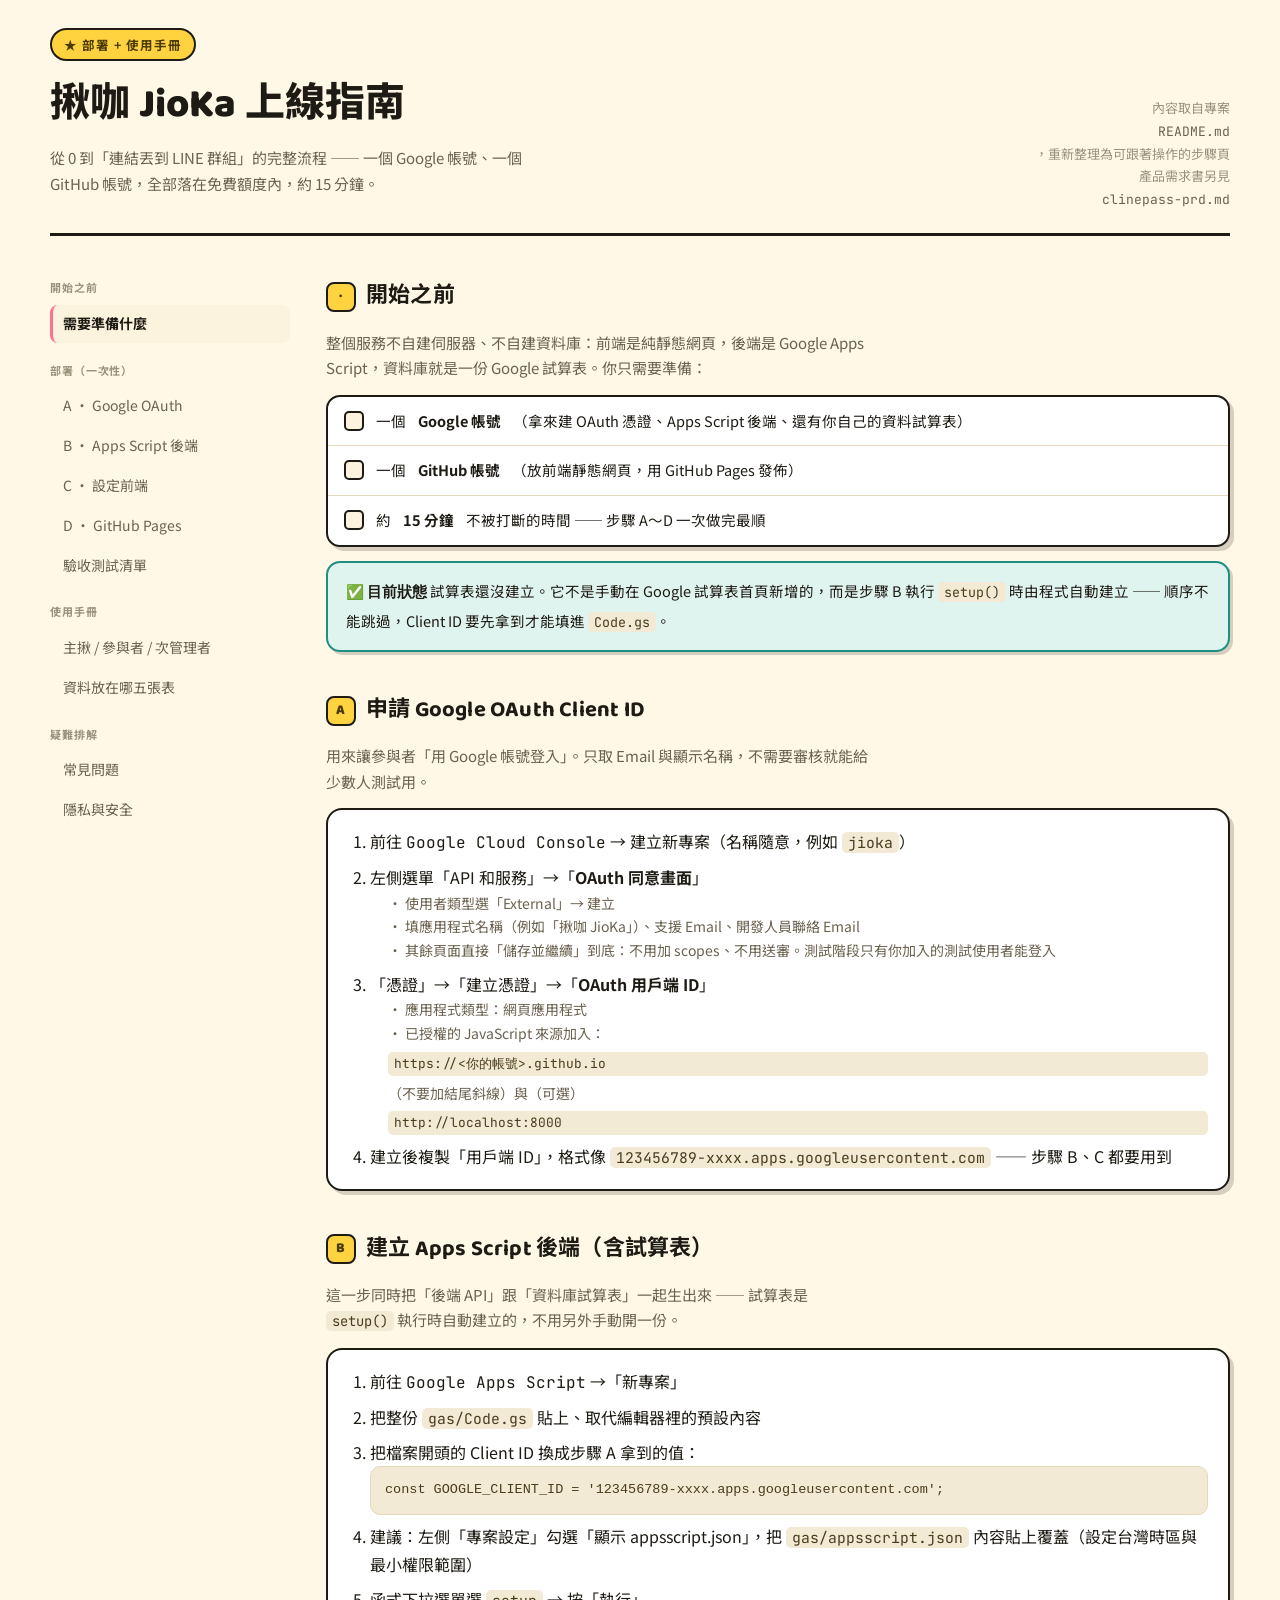
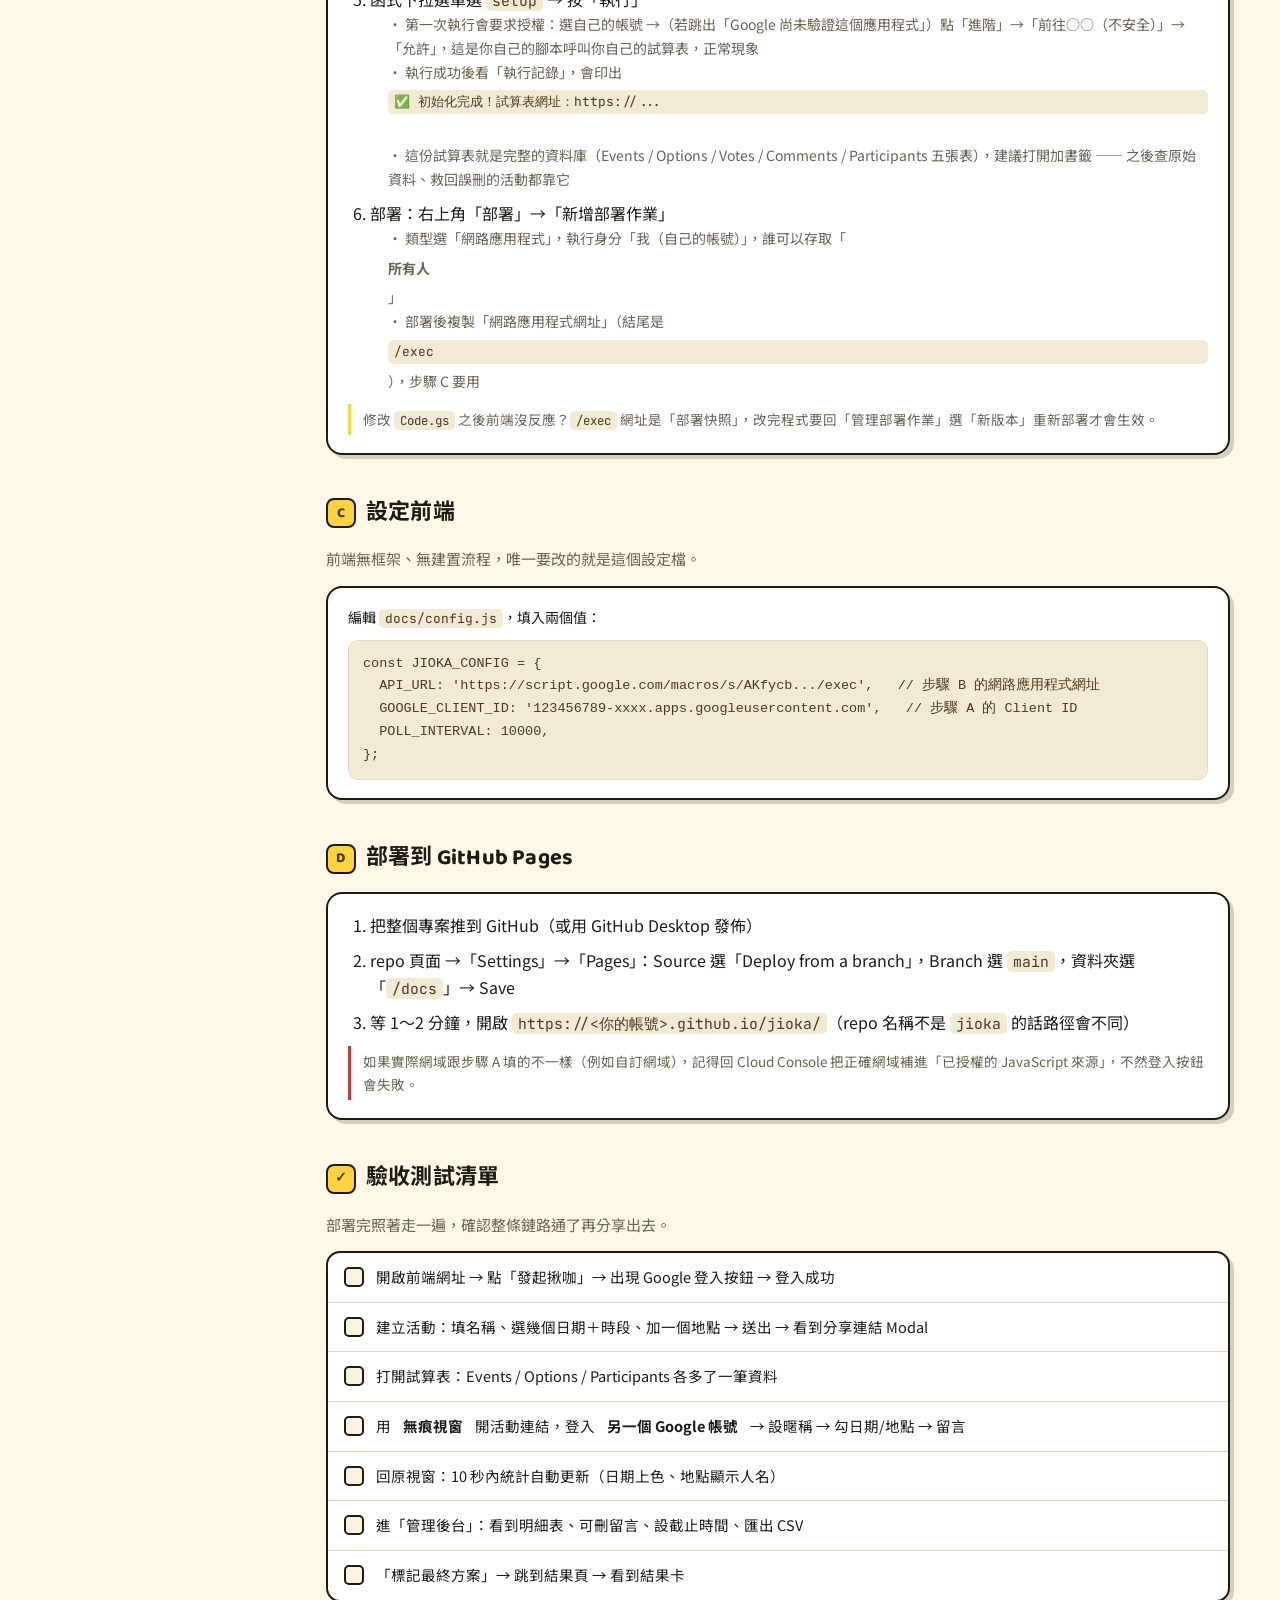
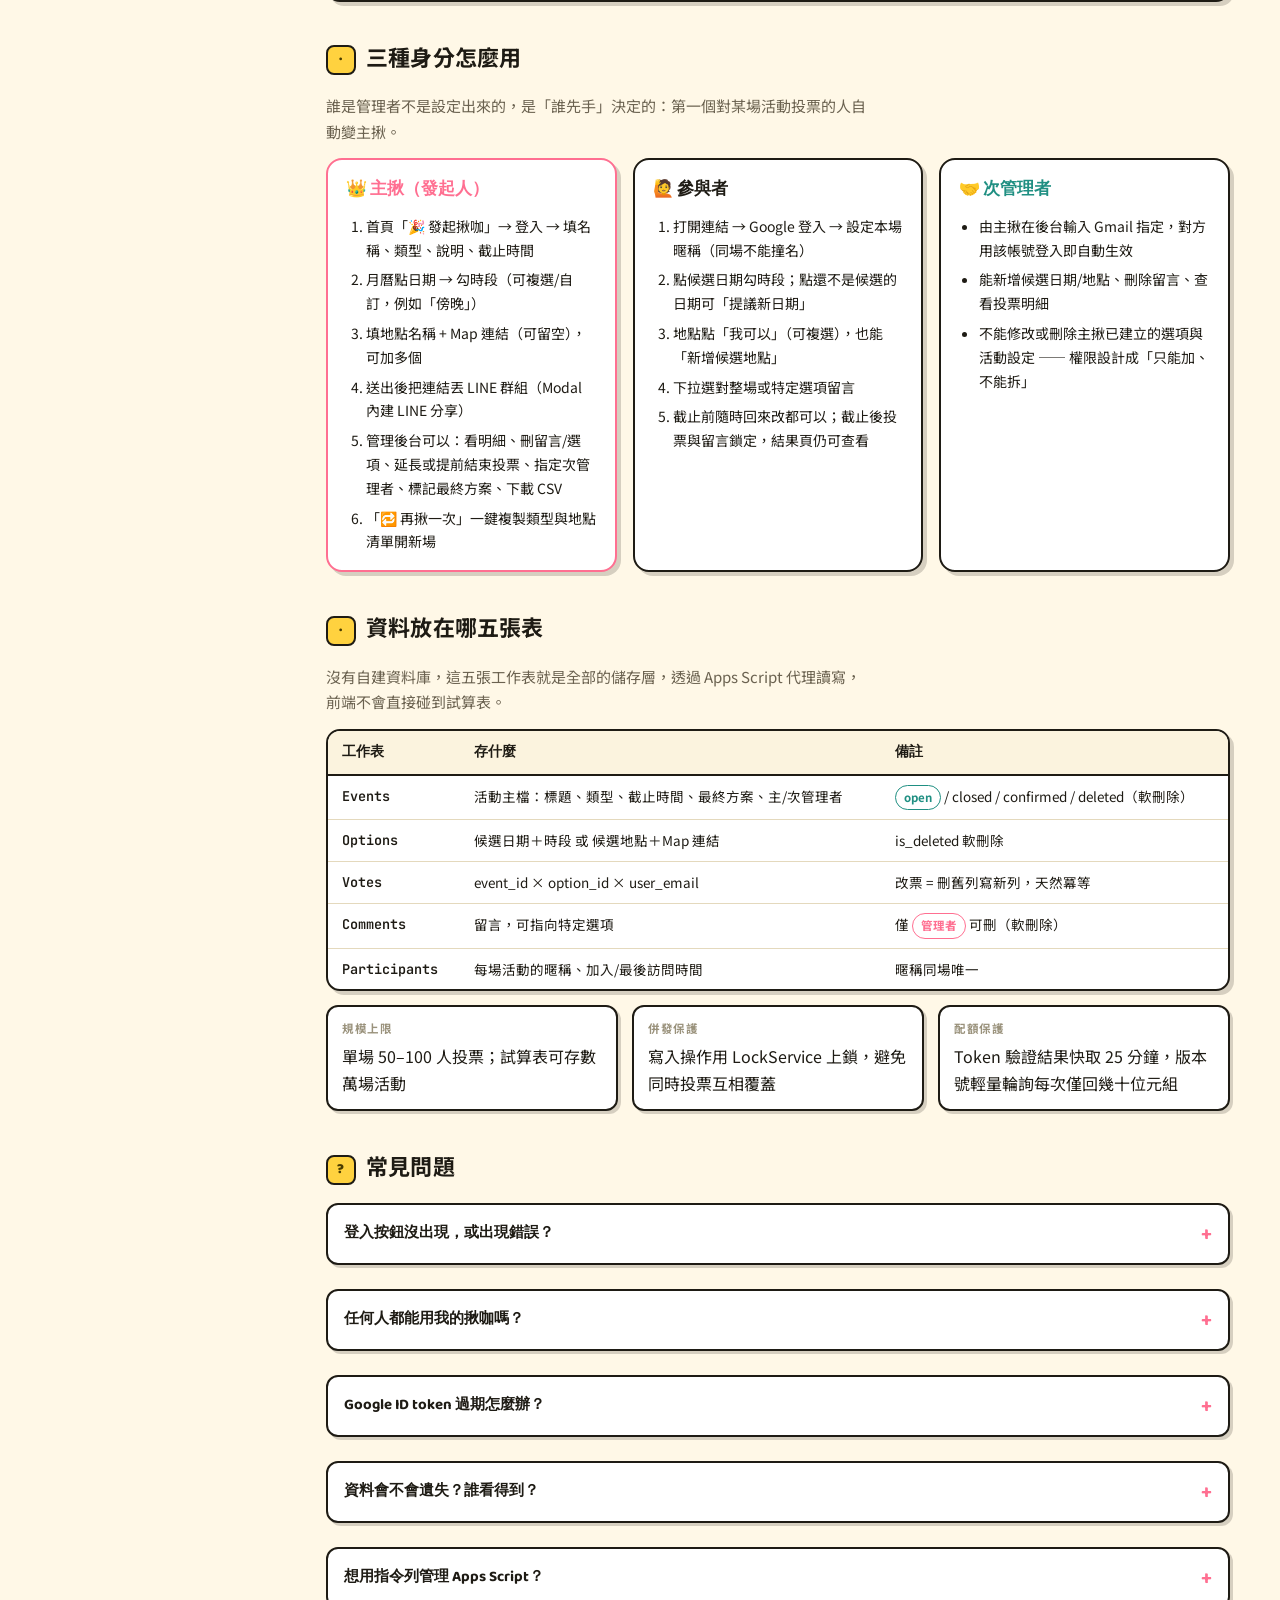
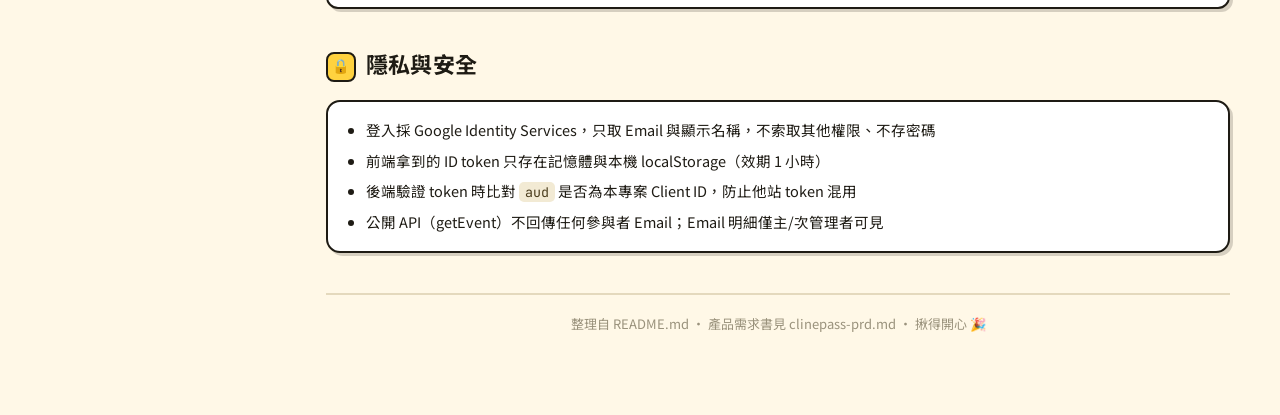
==== docs/guide.html @ 9e13ac6d "feat: 新增網頁版使用手冊 docs/guide.html，修復後台寫入 API 缺少併發鎖 管理類 API（updateEvent/setDeadline/closeEvent/manageCo" ====
<!DOCTYPE html>
<html lang="zh-Hant">
<head>
<meta charset="UTF-8">
<meta name="viewport" content="width=device-width, initial-scale=1.0">
<title>揪咖部署手冊</title>
<link rel="icon" href="data:image/svg+xml,<svg xmlns='http://www.w3.org/2000/svg' viewBox='0 0 100 100'><text y='0.9em' font-size='90'>🎉</text></svg>">
<style>
  @import url('https://fonts.googleapis.com/css2?family=Baloo+2:wght@500;600;700;800&family=Noto+Sans+TC:wght@400;500;700;900&family=JetBrains+Mono:wght@400;500;600&display=swap');

  :root {
    --bg: #FFF8E7;
    --surface: #FFFFFF;
    --surface-soft: #FBF3DE;
    --ink: #1E1B14;
    --ink-soft: #6b6250;
    --ink-faint: #9a927c;
    --border: #1E1B14;
    --border-soft: #e4d9bd;
    --yellow: #FFD23F;
    --yellow-ink: #4a3c00;
    --pink: #FF6F91;
    --mint: #1f8f82;
    --mint-bg: #dff3ef;
    --code-bg: #f2ead4;
    --code-ink: #4a3c1c;
    --shadow: rgba(30, 27, 20, 0.18);
    --danger: #c23b3b;
    --danger-bg: #fbe6e6;
  }
  @media (prefers-color-scheme: dark) {
    :root:not([data-theme="light"]) {
      --bg: #1a170f;
      --surface: #242019;
      --surface-soft: #2b2519;
      --ink: #f3ecd9;
      --ink-soft: #c6bda3;
      --ink-faint: #8d846c;
      --border: #f3ecd9;
      --border-soft: #3c3524;
      --yellow: #FFD23F;
      --yellow-ink: #2a2200;
      --pink: #ff8aa4;
      --mint: #5fd6c6;
      --mint-bg: #163531;
      --code-bg: #2c2718;
      --code-ink: #ecd9a8;
      --shadow: rgba(0, 0, 0, 0.45);
      --danger: #ff8a8a;
      --danger-bg: #3a1f1f;
    }
  }
  :root[data-theme="dark"] {
    --bg: #1a170f;
    --surface: #242019;
    --surface-soft: #2b2519;
    --ink: #f3ecd9;
    --ink-soft: #c6bda3;
    --ink-faint: #8d846c;
    --border: #f3ecd9;
    --border-soft: #3c3524;
    --yellow: #FFD23F;
    --yellow-ink: #2a2200;
    --pink: #ff8aa4;
    --mint: #5fd6c6;
    --mint-bg: #163531;
    --code-bg: #2c2718;
    --code-ink: #ecd9a8;
    --shadow: rgba(0, 0, 0, 0.45);
    --danger: #ff8a8a;
    --danger-bg: #3a1f1f;
  }

  * { box-sizing: border-box; }
  html { background: var(--bg); }
  body {
    background: var(--bg);
    color: var(--ink);
    font-family: 'Noto Sans TC', 'PingFang TC', sans-serif;
    line-height: 1.7;
    padding-inline: 20px;
    margin: 0;
  }
  a { color: inherit; }
  h1, h2, h3 { font-family: 'Baloo 2', 'Noto Sans TC', sans-serif; text-wrap: balance; letter-spacing: 0.2px; }
  code, .mono { font-family: 'JetBrains Mono', ui-monospace, monospace; }

  .shell {
    max-width: 1180px;
    margin: 0 auto;
    display: grid;
    grid-template-columns: 240px minmax(0, 1fr);
    gap: 36px;
    padding-block: 28px 80px;
  }
  @media (max-width: 860px) {
    .shell { grid-template-columns: 1fr; }
  }

  /* ---- masthead ---- */
  .masthead {
    grid-column: 1 / -1;
    display: flex;
    flex-wrap: wrap;
    align-items: flex-end;
    justify-content: space-between;
    gap: 16px;
    padding-bottom: 22px;
    border-bottom: 3px solid var(--border);
    margin-bottom: 6px;
  }
  .masthead .eyebrow {
    display: inline-flex;
    align-items: center;
    gap: 8px;
    font-size: 12.5px;
    font-weight: 700;
    letter-spacing: 0.08em;
    text-transform: uppercase;
    color: var(--yellow-ink);
    background: var(--yellow);
    border: 2px solid var(--border);
    border-radius: 999px;
    padding: 4px 12px;
    width: fit-content;
    margin-bottom: 10px;
  }
  .masthead h1 { font-size: clamp(28px, 4vw, 40px); font-weight: 800; margin: 0; }
  .masthead .tagline { color: var(--ink-soft); font-size: 15px; margin-top: 6px; max-width: 62ch; }
  .masthead .meta { text-align: right; font-size: 13px; color: var(--ink-faint); }
  .masthead .meta .mono { display: block; color: var(--ink-soft); margin-top: 2px; }

  /* ---- nav ---- */
  nav.toc {
    align-self: start;
    position: sticky;
    top: 20px;
    display: flex;
    flex-direction: column;
    gap: 2px;
    font-size: 14px;
  }
  nav.toc .group-label {
    font-size: 11px;
    font-weight: 700;
    letter-spacing: 0.08em;
    text-transform: uppercase;
    color: var(--ink-faint);
    margin: 16px 0 6px;
  }
  nav.toc .group-label:first-child { margin-top: 0; }
  nav.toc a {
    text-decoration: none;
    color: var(--ink-soft);
    padding: 7px 10px;
    border-radius: 8px;
    border-left: 3px solid transparent;
  }
  nav.toc a:hover { background: var(--surface-soft); color: var(--ink); }
  nav.toc a.current { color: var(--ink); font-weight: 700; border-left-color: var(--pink); background: var(--surface-soft); }

  main { min-width: 0; display: flex; flex-direction: column; gap: 40px; }

  .callout {
    border: 2px solid var(--border);
    background: var(--surface);
    border-radius: 14px;
    padding: 16px 18px;
    box-shadow: 3px 3px 0 var(--shadow);
    font-size: 14.5px;
  }
  .callout.note { background: var(--mint-bg); border-color: var(--mint); }
  .callout strong.tag {
    display: inline-block;
    font-family: 'Baloo 2', sans-serif;
    font-weight: 700;
    margin-bottom: 4px;
  }

  section { scroll-margin-top: 18px; display: flex; flex-direction: column; gap: 14px; }
  section > h2 {
    font-size: 22px;
    display: flex;
    align-items: center;
    gap: 10px;
    margin: 0;
  }
  section > h2 .num {
    font-family: 'Baloo 2', sans-serif;
    font-weight: 800;
    font-size: 14px;
    color: var(--yellow-ink);
    background: var(--yellow);
    border: 2px solid var(--border);
    border-radius: 8px;
    min-width: 30px;
    height: 30px;
    display: inline-flex;
    align-items: center;
    justify-content: center;
  }
  section > p.lead { color: var(--ink-soft); margin: 0; max-width: 68ch; font-size: 15px; }

  .step {
    border: 2px solid var(--border);
    background: var(--surface);
    border-radius: 16px;
    padding: 18px 20px;
    box-shadow: 4px 4px 0 var(--shadow);
    display: flex;
    flex-direction: column;
    gap: 10px;
  }
  .step h3 {
    margin: 0;
    font-size: 17px;
    display: flex;
    align-items: baseline;
    gap: 8px;
  }
  .step h3 .letter { color: var(--pink); font-family: 'Baloo 2', sans-serif; font-weight: 800; }
  .step ol, .step ul { margin: 0; padding-left: 22px; display: flex; flex-direction: column; gap: 8px; }
  .step ol { list-style: decimal; }
  .step .sub { padding-left: 18px; display: flex; flex-direction: column; gap: 6px; font-size: 14px; color: var(--ink-soft); }

  code.inline, .kv code {
    background: var(--code-bg);
    color: var(--code-ink);
    padding: 1px 6px;
    border-radius: 5px;
    font-size: 0.92em;
  }
  pre {
    background: var(--code-bg);
    color: var(--code-ink);
    border: 1px solid var(--border-soft);
    border-radius: 10px;
    padding: 12px 14px;
    overflow-x: auto;
    font-size: 13.5px;
    margin: 0;
  }

  .field-note {
    border-left: 3px solid var(--yellow);
    padding: 4px 0 4px 12px;
    font-size: 13.5px;
    color: var(--ink-soft);
  }
  .field-note.warn { border-left-color: var(--danger); }

  /* checklist */
  .checklist { display: flex; flex-direction: column; gap: 0; border: 2px solid var(--border); border-radius: 14px; overflow: hidden; background: var(--surface); box-shadow: 4px 4px 0 var(--shadow); }
  .checklist .item {
    display: flex; align-items: flex-start; gap: 12px;
    padding: 12px 16px;
    border-bottom: 1px solid var(--border-soft);
    font-size: 14.5px;
  }
  .checklist .item:last-child { border-bottom: none; }
  .checklist .box {
    flex: none; width: 20px; height: 20px; margin-top: 2px;
    border: 2px solid var(--border); border-radius: 5px; background: var(--surface-soft);
  }

  /* role cards */
  .roles { display: grid; grid-template-columns: repeat(auto-fit, minmax(260px, 1fr)); gap: 16px; }
  .role-card {
    border: 2px solid var(--border); border-radius: 16px; padding: 16px 18px; background: var(--surface);
    box-shadow: 4px 4px 0 var(--shadow);
    display: flex; flex-direction: column; gap: 10px;
  }
  .role-card .role-title { font-family: 'Baloo 2', sans-serif; font-weight: 700; font-size: 17px; display: flex; align-items: center; gap: 8px; }
  .role-card ol, .role-card ul { margin: 0; padding-left: 20px; font-size: 14px; display: flex; flex-direction: column; gap: 6px; }
  .role-card.owner { border-color: var(--pink); }
  .role-card.owner .role-title { color: var(--pink); }
  .role-card.coadmin .role-title { color: var(--mint); }

  /* data model table */
  .table-wrap { overflow-x: auto; border: 2px solid var(--border); border-radius: 14px; background: var(--surface); box-shadow: 4px 4px 0 var(--shadow); }
  table { border-collapse: collapse; width: 100%; font-size: 13.5px; min-width: 560px; }
  thead th {
    text-align: left; font-family: 'Baloo 2', sans-serif; font-weight: 700;
    background: var(--surface-soft); padding: 10px 14px; border-bottom: 2px solid var(--border);
    white-space: nowrap;
  }
  tbody td { padding: 9px 14px; border-bottom: 1px solid var(--border-soft); vertical-align: top; }
  tbody tr:last-child td { border-bottom: none; }
  tbody td:first-child { font-family: 'JetBrains Mono', monospace; font-weight: 600; white-space: nowrap; }
  .pill { display: inline-block; font-size: 11.5px; font-weight: 700; padding: 2px 8px; border-radius: 999px; border: 1.5px solid currentColor; }
  .pill.open { color: var(--mint); }
  .pill.owner { color: var(--pink); }

  /* faq */
  details {
    border: 2px solid var(--border); border-radius: 12px; background: var(--surface);
    padding: 12px 16px; box-shadow: 3px 3px 0 var(--shadow);
  }
  details + details { margin-top: 10px; }
  details summary {
    cursor: pointer; font-weight: 700; font-family: 'Baloo 2', sans-serif; font-size: 15px;
    list-style: none; display: flex; align-items: center; justify-content: space-between; gap: 10px;
  }
  details summary::-webkit-details-marker { display: none; }
  details summary::after { content: '+'; font-size: 20px; color: var(--pink); flex: none; }
  details[open] summary::after { content: '–'; }
  details p { margin: 10px 0 0; font-size: 14px; color: var(--ink-soft); }

  .kv-grid { display: grid; grid-template-columns: repeat(auto-fit, minmax(220px,1fr)); gap: 14px; }
  .kv { border: 2px solid var(--border); border-radius: 12px; padding: 12px 14px; background: var(--surface); box-shadow: 3px 3px 0 var(--shadow); }
  .kv .k { font-size: 11.5px; text-transform: uppercase; letter-spacing: .06em; color: var(--ink-faint); font-weight: 700; margin-bottom: 4px; }

  footer.page-foot {
    grid-column: 1 / -1;
    border-top: 2px solid var(--border-soft);
    padding-top: 18px;
    font-size: 13px;
    color: var(--ink-faint);
    text-align: center;
  }

  @media (prefers-reduced-motion: no-preference) {
    section { animation: rise .5s ease both; }
    @keyframes rise { from { opacity: 0; transform: translateY(6px);} to { opacity:1; transform:none; } }
  }
</style>
</head>
<body>
<div class="shell">
  <div class="masthead">
    <div>
      <span class="eyebrow">★ 部署 + 使用手冊</span>
      <h1>揪咖 JioKa 上線指南</h1>
      <p class="tagline">從 0 到「連結丟到 LINE 群組」的完整流程 —— 一個 Google 帳號、一個 GitHub 帳號，全部落在免費額度內，約 15 分鐘。</p>
    </div>
    <div class="meta">
      內容取自專案 <span class="mono">README.md</span>，重新整理為可跟著操作的步驟頁<br>
      產品需求書另見 <span class="mono">clinepass-prd.md</span>
    </div>
  </div>

  <nav class="toc" aria-label="目錄">
    <span class="group-label">開始之前</span>
    <a href="#before" data-nav>需要準備什麼</a>
    <span class="group-label">部署（一次性）</span>
    <a href="#step-a" data-nav>A · Google OAuth</a>
    <a href="#step-b" data-nav>B · Apps Script 後端</a>
    <a href="#step-c" data-nav>C · 設定前端</a>
    <a href="#step-d" data-nav>D · GitHub Pages</a>
    <a href="#verify" data-nav>驗收測試清單</a>
    <span class="group-label">使用手冊</span>
    <a href="#roles" data-nav>主揪 / 參與者 / 次管理者</a>
    <a href="#data-model" data-nav>資料放在哪五張表</a>
    <span class="group-label">疑難排解</span>
    <a href="#faq" data-nav>常見問題</a>
    <a href="#privacy" data-nav>隱私與安全</a>
  </nav>

  <main>
    <section id="before">
      <h2><span class="num">·</span>開始之前</h2>
      <p class="lead">整個服務不自建伺服器、不自建資料庫：前端是純靜態網頁，後端是 Google Apps Script，資料庫就是一份 Google 試算表。你只需要準備：</p>
      <div class="checklist">
        <div class="item"><span class="box"></span>一個 <strong>Google 帳號</strong>（拿來建 OAuth 憑證、Apps Script 後端、還有你自己的資料試算表）</div>
        <div class="item"><span class="box"></span>一個 <strong>GitHub 帳號</strong>（放前端靜態網頁，用 GitHub Pages 發佈）</div>
        <div class="item"><span class="box"></span>約 <strong>15 分鐘</strong>不被打斷的時間 —— 步驟 A～D 一次做完最順</div>
      </div>
      <div class="callout note">
        <strong class="tag">✅ 目前狀態</strong>
        試算表還沒建立。它不是手動在 Google 試算表首頁新增的，而是步驟 B 執行 <code class="inline">setup()</code> 時由程式自動建立 —— 順序不能跳過，Client ID 要先拿到才能填進 <code class="inline">Code.gs</code>。
      </div>
    </section>

    <section id="step-a">
      <h2><span class="num">A</span>申請 Google OAuth Client ID</h2>
      <p class="lead">用來讓參與者「用 Google 帳號登入」。只取 Email 與顯示名稱，不需要審核就能給少數人測試用。</p>
      <div class="step">
        <ol>
          <li>前往 <span class="mono">Google Cloud Console</span> → 建立新專案（名稱隨意，例如 <code class="inline">jioka</code>）</li>
          <li>左側選單「API 和服務」→「<strong>OAuth 同意畫面</strong>」
            <div class="sub">
              · 使用者類型選「External」→ 建立<br>
              · 填應用程式名稱（例如「揪咖 JioKa」）、支援 Email、開發人員聯絡 Email<br>
              · 其餘頁面直接「儲存並繼續」到底：不用加 scopes、不用送審。測試階段只有你加入的測試使用者能登入
            </div>
          </li>
          <li>「憑證」→「建立憑證」→「<strong>OAuth 用戶端 ID</strong>」
            <div class="sub">
              · 應用程式類型：網頁應用程式<br>
              · 已授權的 JavaScript 來源加入：<code class="inline">https://&lt;你的帳號&gt;.github.io</code>（不要加結尾斜線）與（可選）<code class="inline">http://localhost:8000</code>
            </div>
          </li>
          <li>建立後複製「用戶端 ID」，格式像 <code class="inline">123456789-xxxx.apps.googleusercontent.com</code> —— 步驟 B、C 都要用到</li>
        </ol>
      </div>
    </section>

    <section id="step-b">
      <h2><span class="num">B</span>建立 Apps Script 後端（含試算表）</h2>
      <p class="lead">這一步同時把「後端 API」跟「資料庫試算表」一起生出來 —— 試算表是 <code class="inline">setup()</code> 執行時自動建立的，不用另外手動開一份。</p>
      <div class="step">
        <ol>
          <li>前往 <span class="mono">Google Apps Script</span> →「新專案」</li>
          <li>把整份 <code class="inline">gas/Code.gs</code> 貼上、取代編輯器裡的預設內容</li>
          <li>把檔案開頭的 Client ID 換成步驟 A 拿到的值：
            <pre>const GOOGLE_CLIENT_ID = '123456789-xxxx.apps.googleusercontent.com';</pre>
          </li>
          <li>建議：左側「專案設定」勾選「顯示 appsscript.json」，把 <code class="inline">gas/appsscript.json</code> 內容貼上覆蓋（設定台灣時區與最小權限範圍）</li>
          <li>函式下拉選單選 <code class="inline">setup</code> → 按「執行」
            <div class="sub">
              · 第一次執行會要求授權：選自己的帳號 →（若跳出「Google 尚未驗證這個應用程式」）點「進階」→「前往○○（不安全）」→「允許」，這是你自己的腳本呼叫你自己的試算表，正常現象<br>
              · 執行成功後看「執行記錄」，會印出 <code class="inline">✅ 初始化完成！試算表網址：https://...</code><br>
              · 這份試算表就是完整的資料庫（Events / Options / Votes / Comments / Participants 五張表），建議打開加書籤 —— 之後查原始資料、救回誤刪的活動都靠它
            </div>
          </li>
          <li>部署：右上角「部署」→「新增部署作業」
            <div class="sub">
              · 類型選「網路應用程式」，執行身分「我（自己的帳號）」，誰可以存取「<strong>所有人</strong>」<br>
              · 部署後複製「網路應用程式網址」（結尾是 <code class="inline">/exec</code>），步驟 C 要用
            </div>
          </li>
        </ol>
        <div class="field-note">修改 <code class="inline">Code.gs</code> 之後前端沒反應？<code class="inline">/exec</code> 網址是「部署快照」，改完程式要回「管理部署作業」選「新版本」重新部署才會生效。</div>
      </div>
    </section>

    <section id="step-c">
      <h2><span class="num">C</span>設定前端</h2>
      <p class="lead">前端無框架、無建置流程，唯一要改的就是這個設定檔。</p>
      <div class="step">
        <p style="margin:0;font-size:14px">編輯 <code class="inline">docs/config.js</code>，填入兩個值：</p>
        <pre>const JIOKA_CONFIG = {
  API_URL: 'https://script.google.com/macros/s/AKfycb.../exec',   // 步驟 B 的網路應用程式網址
  GOOGLE_CLIENT_ID: '123456789-xxxx.apps.googleusercontent.com',   // 步驟 A 的 Client ID
  POLL_INTERVAL: 10000,
};</pre>
      </div>
    </section>

    <section id="step-d">
      <h2><span class="num">D</span>部署到 GitHub Pages</h2>
      <div class="step">
        <ol>
          <li>把整個專案推到 GitHub（或用 GitHub Desktop 發佈）</li>
          <li>repo 頁面 →「Settings」→「Pages」：Source 選「Deploy from a branch」，Branch 選 <code class="inline">main</code>，資料夾選「<code class="inline">/docs</code>」→ Save</li>
          <li>等 1～2 分鐘，開啟 <code class="inline">https://&lt;你的帳號&gt;.github.io/jioka/</code>（repo 名稱不是 <code class="inline">jioka</code> 的話路徑會不同）</li>
        </ol>
        <div class="field-note warn">如果實際網域跟步驟 A 填的不一樣（例如自訂網域），記得回 Cloud Console 把正確網域補進「已授權的 JavaScript 來源」，不然登入按鈕會失敗。</div>
      </div>
    </section>

    <section id="verify">
      <h2><span class="num">✓</span>驗收測試清單</h2>
      <p class="lead">部署完照著走一遍，確認整條鏈路通了再分享出去。</p>
      <div class="checklist">
        <div class="item"><span class="box"></span>開啟前端網址 → 點「發起揪咖」→ 出現 Google 登入按鈕 → 登入成功</div>
        <div class="item"><span class="box"></span>建立活動：填名稱、選幾個日期＋時段、加一個地點 → 送出 → 看到分享連結 Modal</div>
        <div class="item"><span class="box"></span>打開試算表：Events / Options / Participants 各多了一筆資料</div>
        <div class="item"><span class="box"></span>用<strong>無痕視窗</strong>開活動連結，登入<strong>另一個 Google 帳號</strong> → 設暱稱 → 勾日期/地點 → 留言</div>
        <div class="item"><span class="box"></span>回原視窗：10 秒內統計自動更新（日期上色、地點顯示人名）</div>
        <div class="item"><span class="box"></span>進「管理後台」：看到明細表、可刪留言、設截止時間、匯出 CSV</div>
        <div class="item"><span class="box"></span>「標記最終方案」→ 跳到結果頁 → 看到結果卡</div>
      </div>
    </section>

    <section id="roles">
      <h2><span class="num">·</span>三種身分怎麼用</h2>
      <p class="lead">誰是管理者不是設定出來的，是「誰先手」決定的：第一個對某場活動投票的人自動變主揪。</p>
      <div class="roles">
        <div class="role-card owner">
          <div class="role-title">👑 主揪（發起人）</div>
          <ol>
            <li>首頁「🎉 發起揪咖」→ 登入 → 填名稱、類型、說明、截止時間</li>
            <li>月曆點日期 → 勾時段（可複選/自訂，例如「傍晚」）</li>
            <li>填地點名稱 + Map 連結（可留空），可加多個</li>
            <li>送出後把連結丟 LINE 群組（Modal 內建 LINE 分享）</li>
            <li>管理後台可以：看明細、刪留言/選項、延長或提前結束投票、指定次管理者、標記最終方案、下載 CSV</li>
            <li>「🔁 再揪一次」一鍵複製類型與地點清單開新場</li>
          </ol>
        </div>
        <div class="role-card">
          <div class="role-title">🙋 參與者</div>
          <ol>
            <li>打開連結 → Google 登入 → 設定本場暱稱（同場不能撞名）</li>
            <li>點候選日期勾時段；點還不是候選的日期可「提議新日期」</li>
            <li>地點點「我可以」（可複選），也能「新增候選地點」</li>
            <li>下拉選對整場或特定選項留言</li>
            <li>截止前隨時回來改都可以；截止後投票與留言鎖定，結果頁仍可查看</li>
          </ol>
        </div>
        <div class="role-card coadmin">
          <div class="role-title">🤝 次管理者</div>
          <ul>
            <li>由主揪在後台輸入 Gmail 指定，對方用該帳號登入即自動生效</li>
            <li>能新增候選日期/地點、刪除留言、查看投票明細</li>
            <li>不能修改或刪除主揪已建立的選項與活動設定 —— 權限設計成「只能加、不能拆」</li>
          </ul>
        </div>
      </div>
    </section>

    <section id="data-model">
      <h2><span class="num">·</span>資料放在哪五張表</h2>
      <p class="lead">沒有自建資料庫，這五張工作表就是全部的儲存層，透過 Apps Script 代理讀寫，前端不會直接碰到試算表。</p>
      <div class="table-wrap">
        <table>
          <thead><tr><th>工作表</th><th>存什麼</th><th>備註</th></tr></thead>
          <tbody>
            <tr><td>Events</td><td>活動主檔：標題、類型、截止時間、最終方案、主/次管理者</td><td><span class="pill open">open</span> / closed / confirmed / deleted（軟刪除）</td></tr>
            <tr><td>Options</td><td>候選日期＋時段 或 候選地點＋Map 連結</td><td>is_deleted 軟刪除</td></tr>
            <tr><td>Votes</td><td>event_id × option_id × user_email</td><td>改票 = 刪舊列寫新列，天然冪等</td></tr>
            <tr><td>Comments</td><td>留言，可指向特定選項</td><td>僅 <span class="pill owner">管理者</span> 可刪（軟刪除）</td></tr>
            <tr><td>Participants</td><td>每場活動的暱稱、加入/最後訪問時間</td><td>暱稱同場唯一</td></tr>
          </tbody>
        </table>
      </div>
      <div class="kv-grid">
        <div class="kv"><div class="k">規模上限</div>單場 50–100 人投票；試算表可存數萬場活動</div>
        <div class="kv"><div class="k">併發保護</div>寫入操作用 LockService 上鎖，避免同時投票互相覆蓋</div>
        <div class="kv"><div class="k">配額保護</div>Token 驗證結果快取 25 分鐘，版本號輕量輪詢每次僅回幾十位元組</div>
      </div>
    </section>

    <section id="faq">
      <h2><span class="num">?</span>常見問題</h2>
      <details>
        <summary>登入按鈕沒出現，或出現錯誤？</summary>
        <p>檢查 Cloud Console「已授權的 JavaScript 來源」是否包含你實際開啟的網域（<code class="inline">https://xxx.github.io</code>，注意大小寫與有無尾斜線）。前後端兩處的 Client ID 要填同一組。</p>
      </details>
      <details>
        <summary>任何人都能用我的揪咖嗎？</summary>
        <p>OAuth 同意畫面若是「測試」狀態，只有你加入的測試使用者能登入。要開放所有人：Cloud Console →「OAuth 同意畫面」→「發佈應用程式」；本工具只取 email/profile 基本範圍，通常無需人工審核即可發佈。</p>
      </details>
      <details>
        <summary>Google ID token 過期怎麼辦？</summary>
        <p>效期 1 小時，過期後操作會提示重新登入，再點一次登入按鈕即可，投票資料不會遺失。</p>
      </details>
      <details>
        <summary>資料會不會遺失？誰看得到？</summary>
        <p>所有資料存在你（部署者）帳號下的試算表，前端完全碰不到，只能透過 Apps Script API 存取。刪除活動/選項/留言都是軟刪除（標記不顯示），要復原可直接改試算表。</p>
      </details>
      <details>
        <summary>想用指令列管理 Apps Script？</summary>
        <p>可安裝 <code class="inline">clasp</code>：<code class="inline">npm i -g clasp</code> → <code class="inline">clasp login</code> → 在 <code class="inline">gas/</code> 目錄 <code class="inline">clasp create</code> 或 <code class="inline">clasp clone</code> → <code class="inline">clasp push</code> 推送程式，方便版控。</p>
      </details>
    </section>

    <section id="privacy">
      <h2><span class="num">🔒</span>隱私與安全</h2>
      <div class="callout">
        <ul style="margin:0;padding-left:20px;display:flex;flex-direction:column;gap:6px;font-size:14.5px">
          <li>登入採 Google Identity Services，只取 Email 與顯示名稱，不索取其他權限、不存密碼</li>
          <li>前端拿到的 ID token 只存在記憶體與本機 localStorage（效期 1 小時）</li>
          <li>後端驗證 token 時比對 <code class="inline">aud</code> 是否為本專案 Client ID，防止他站 token 混用</li>
          <li>公開 API（getEvent）不回傳任何參與者 Email；Email 明細僅主/次管理者可見</li>
        </ul>
      </div>
    </section>

    <footer class="page-foot">整理自 README.md ・ 產品需求書見 clinepass-prd.md ・ 揪得開心 🎉</footer>
  </main>
</div>

<script>
  (function () {
    var links = Array.prototype.slice.call(document.querySelectorAll('nav.toc a[data-nav]'));
    var targets = links.map(function (a) { return document.querySelector(a.getAttribute('href')); }).filter(Boolean);
    function onScroll() {
      var y = window.scrollY + 120;
      var current = targets[0];
      targets.forEach(function (t) { if (t.offsetTop <= y) current = t; });
      links.forEach(function (a) {
        a.classList.toggle('current', a.getAttribute('href') === '#' + current.id);
      });
    }
    document.addEventListener('scroll', onScroll, { passive: true });
    onScroll();
  })();
</script>
</body>
</html>
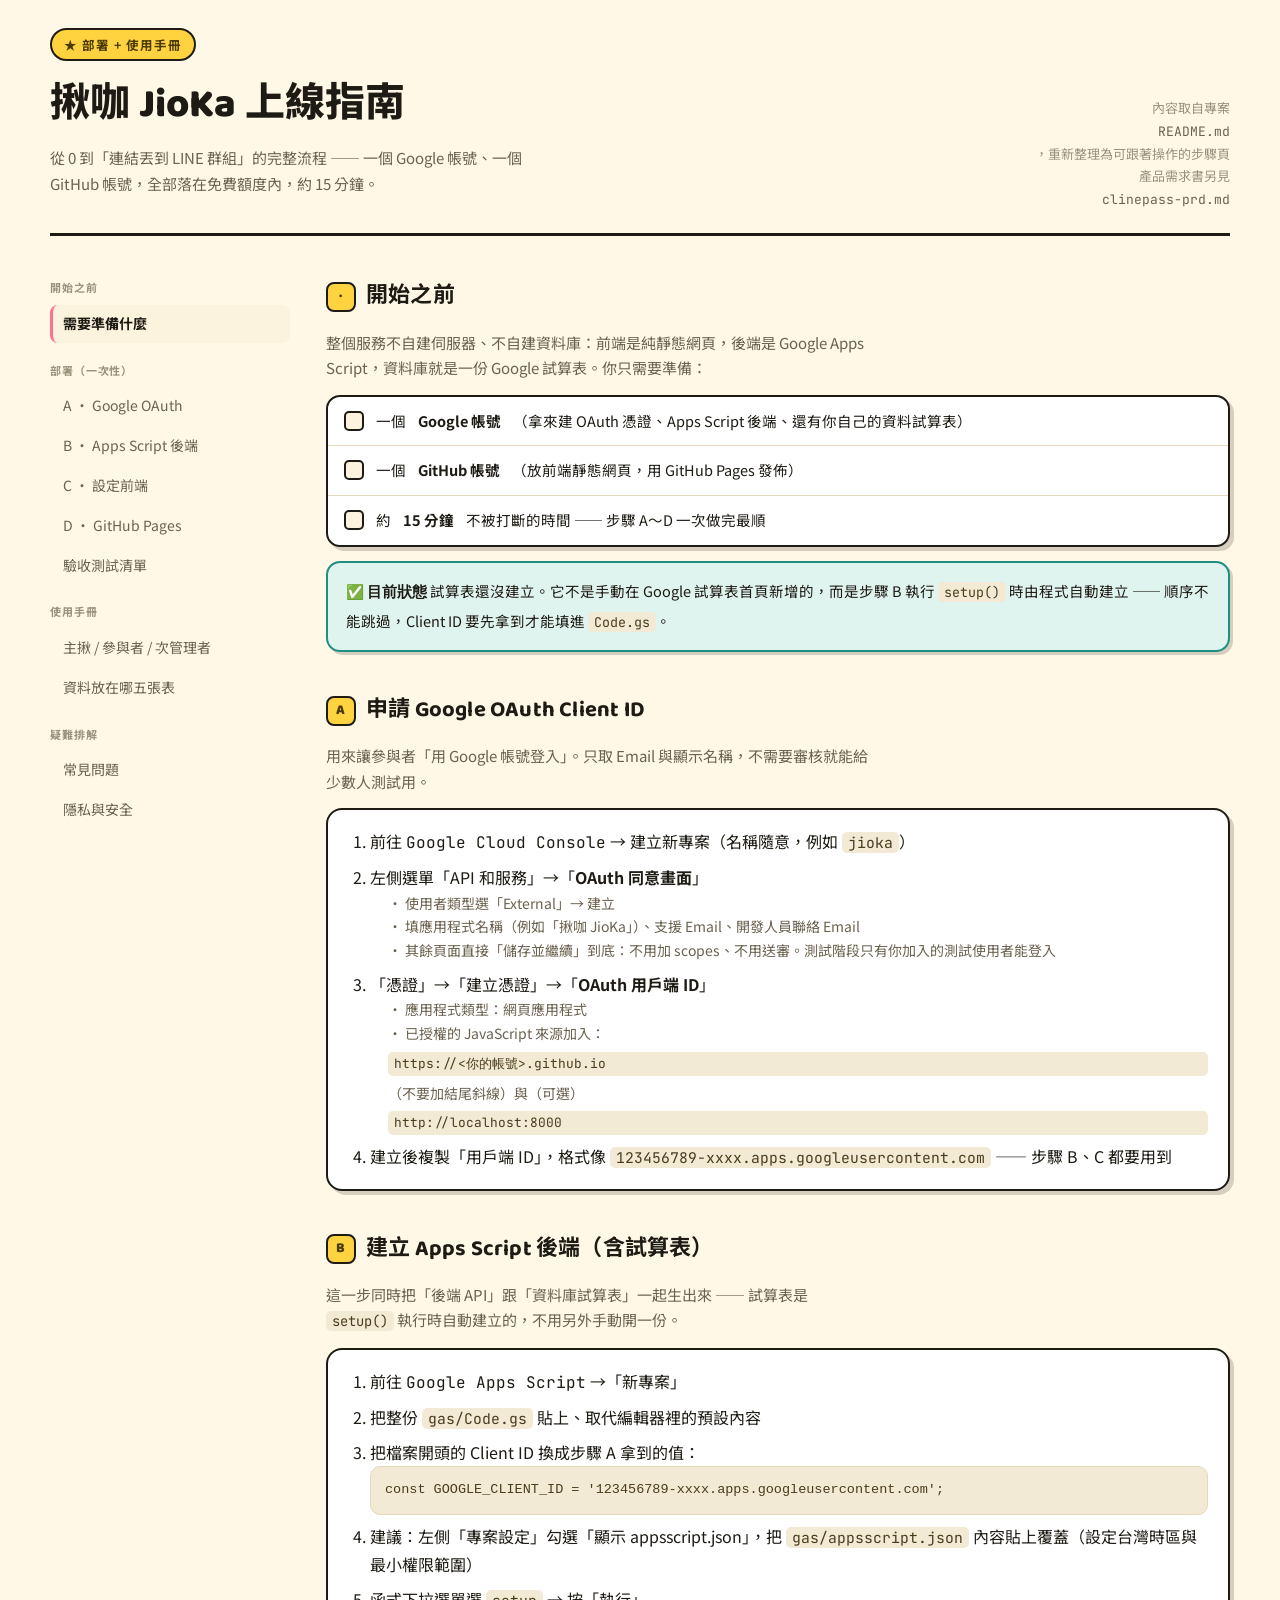
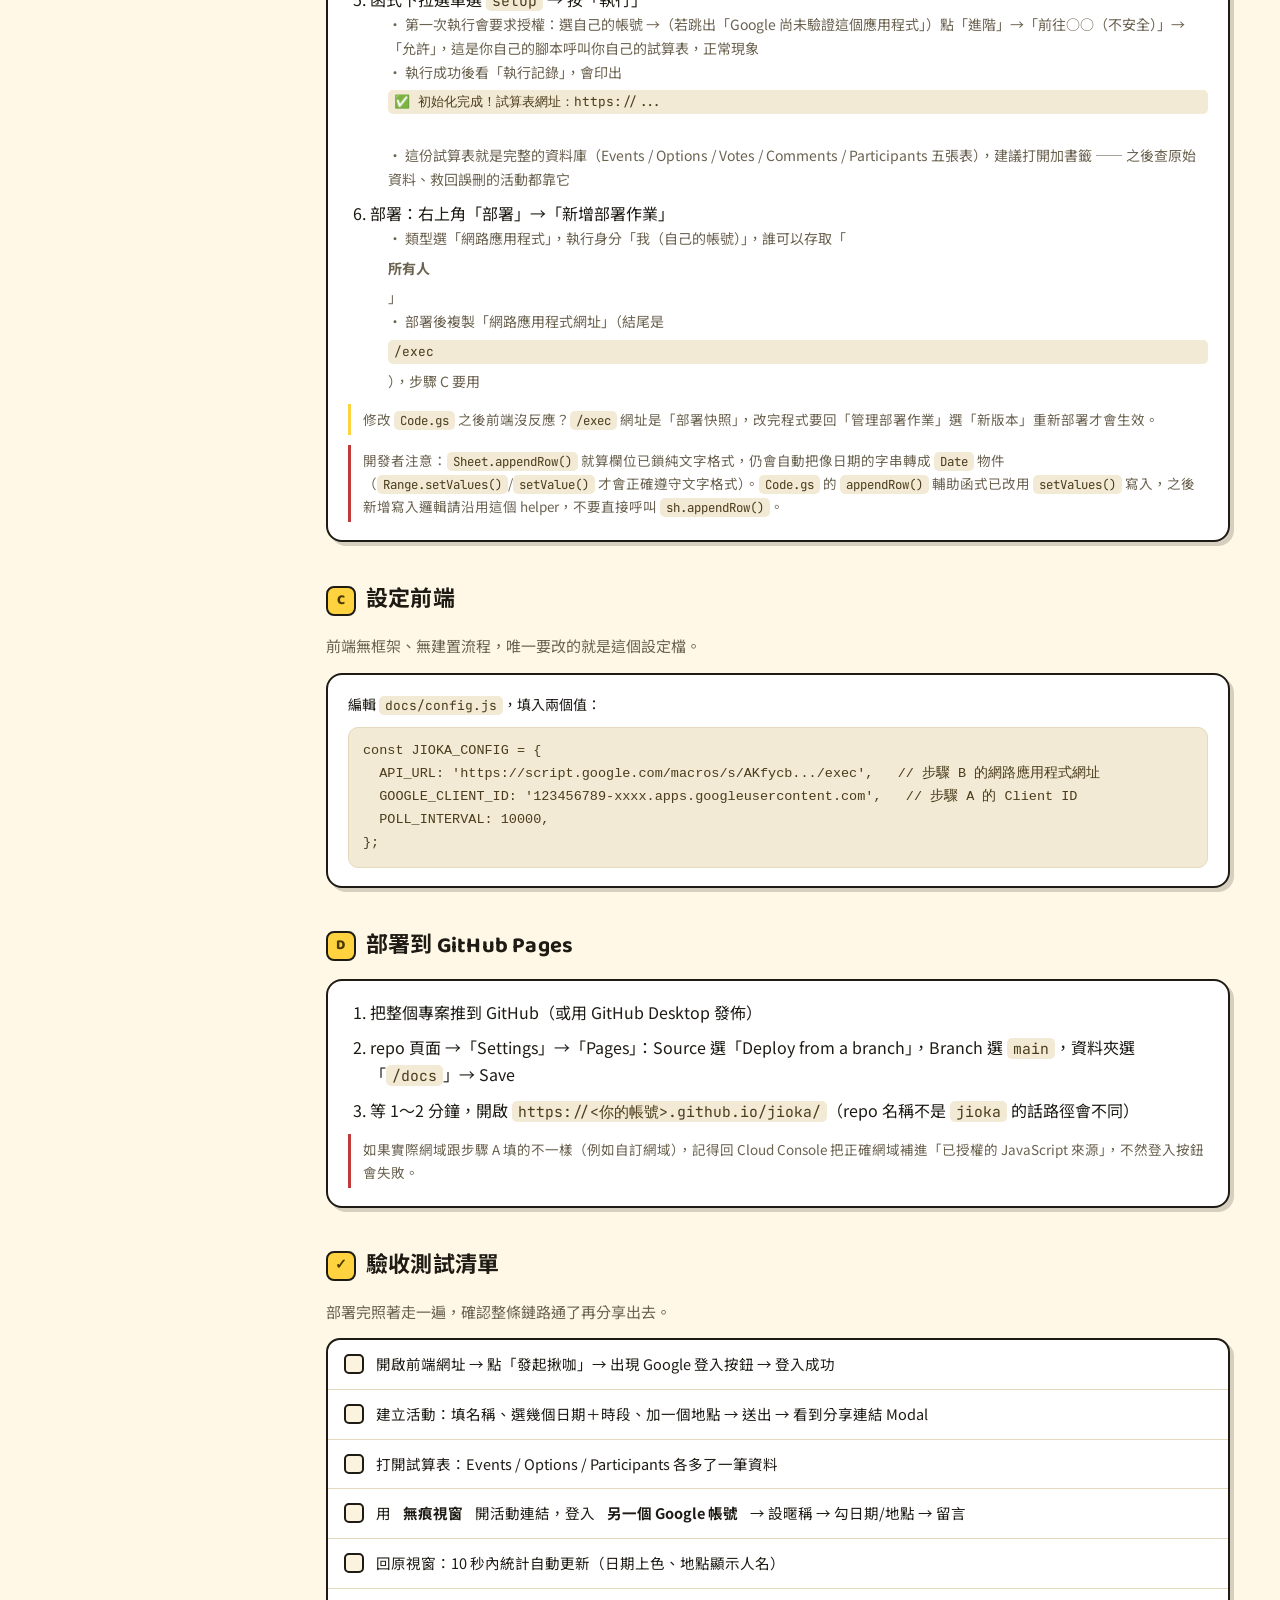
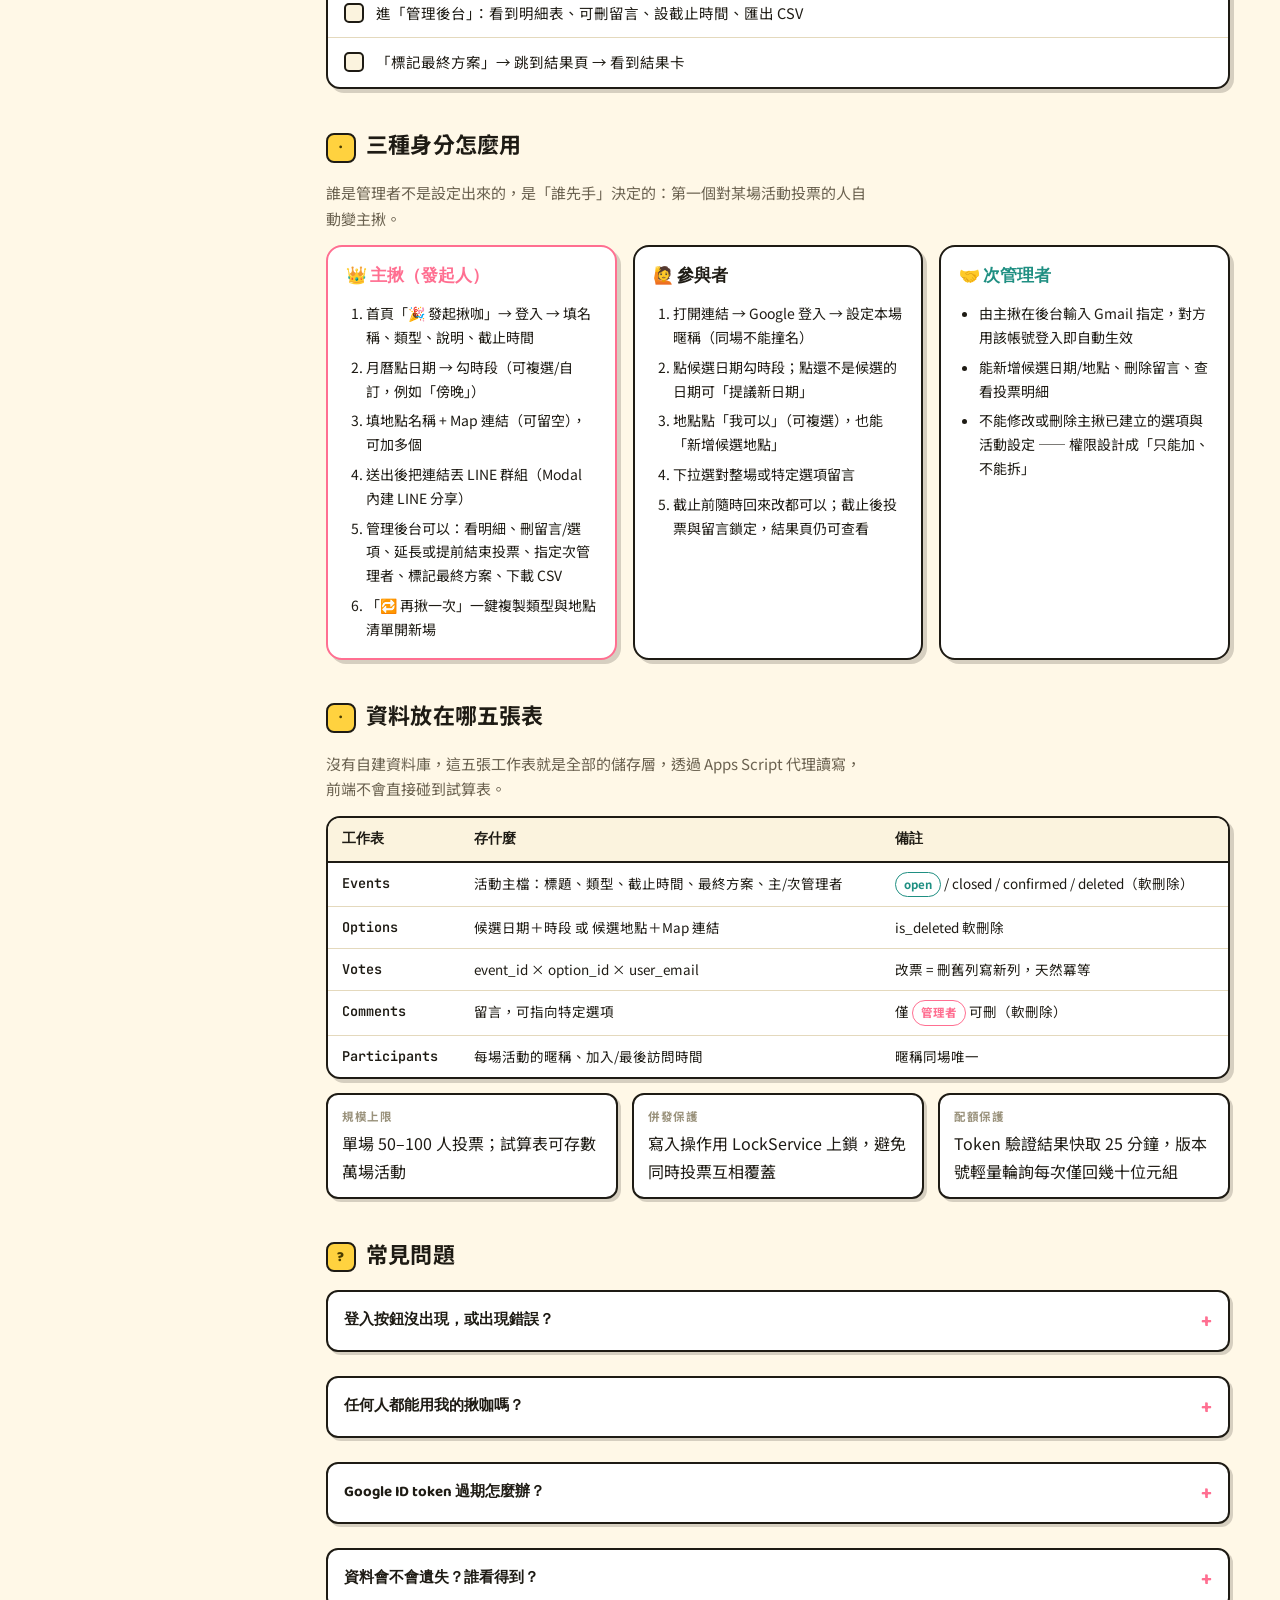
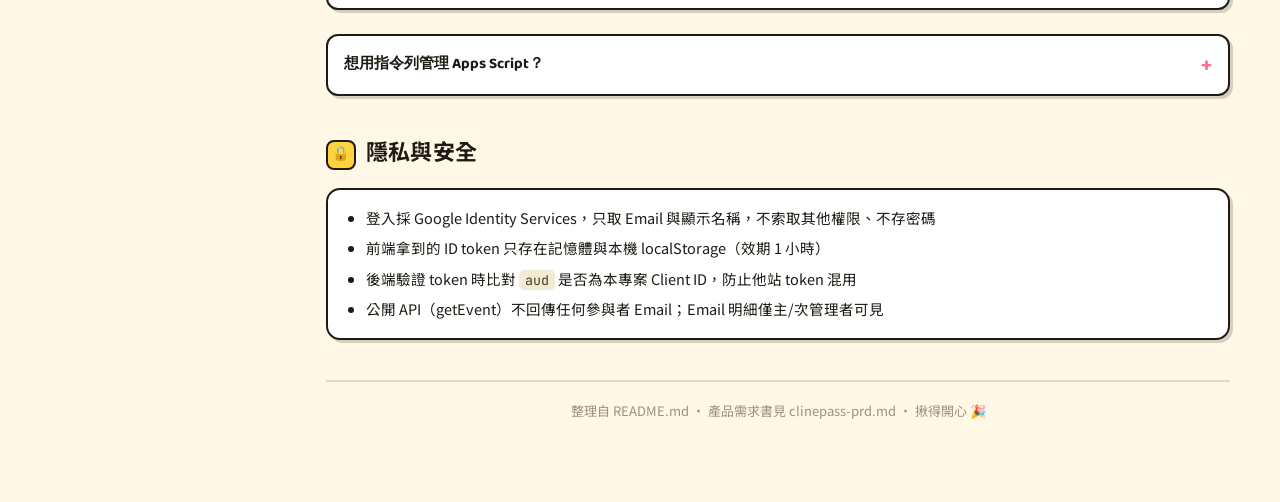
==== commit 812fe394: "docs: 補上 appendRow 日期轉型的開發備忘，更新發布狀態說明 README 與 docs/guide.html 都補上 Sheet.appendRow() 會把日期字串自動 轉成 Dat" ====
--- a/docs/guide.html
+++ b/docs/guide.html
@@ -421,6 +421,7 @@
           </li>
         </ol>
         <div class="field-note">修改 <code class="inline">Code.gs</code> 之後前端沒反應？<code class="inline">/exec</code> 網址是「部署快照」，改完程式要回「管理部署作業」選「新版本」重新部署才會生效。</div>
+        <div class="field-note warn">開發者注意：<code class="inline">Sheet.appendRow()</code> 就算欄位已鎖純文字格式，仍會自動把像日期的字串轉成 <code class="inline">Date</code> 物件（<code class="inline">Range.setValues()</code>/<code class="inline">setValue()</code> 才會正確遵守文字格式）。<code class="inline">Code.gs</code> 的 <code class="inline">appendRow()</code> 輔助函式已改用 <code class="inline">setValues()</code> 寫入，之後新增寫入邏輯請沿用這個 helper，不要直接呼叫 <code class="inline">sh.appendRow()</code>。</div>
       </div>
     </section>
 
@@ -529,7 +530,7 @@
       </details>
       <details>
         <summary>任何人都能用我的揪咖嗎？</summary>
-        <p>OAuth 同意畫面若是「測試」狀態，只有你加入的測試使用者能登入。要開放所有人：Cloud Console →「OAuth 同意畫面」→「發佈應用程式」；本工具只取 email/profile 基本範圍，通常無需人工審核即可發佈。</p>
+        <p>OAuth 同意畫面若是「測試」狀態，只有你加入的測試使用者能登入。要開放所有人：Cloud Console →「目標對象」→「發布應用程式」（如果按鈕是灰的，先去「品牌」頁面把應用程式首頁/隱私權政策/服務條款連結等必填欄位補齊）。本工具只取 email/profile 基本範圍，通常無需人工審核，發布狀態顯示「實際運作中」即代表任何人都能登入使用。</p>
       </details>
       <details>
         <summary>Google ID token 過期怎麼辦？</summary>
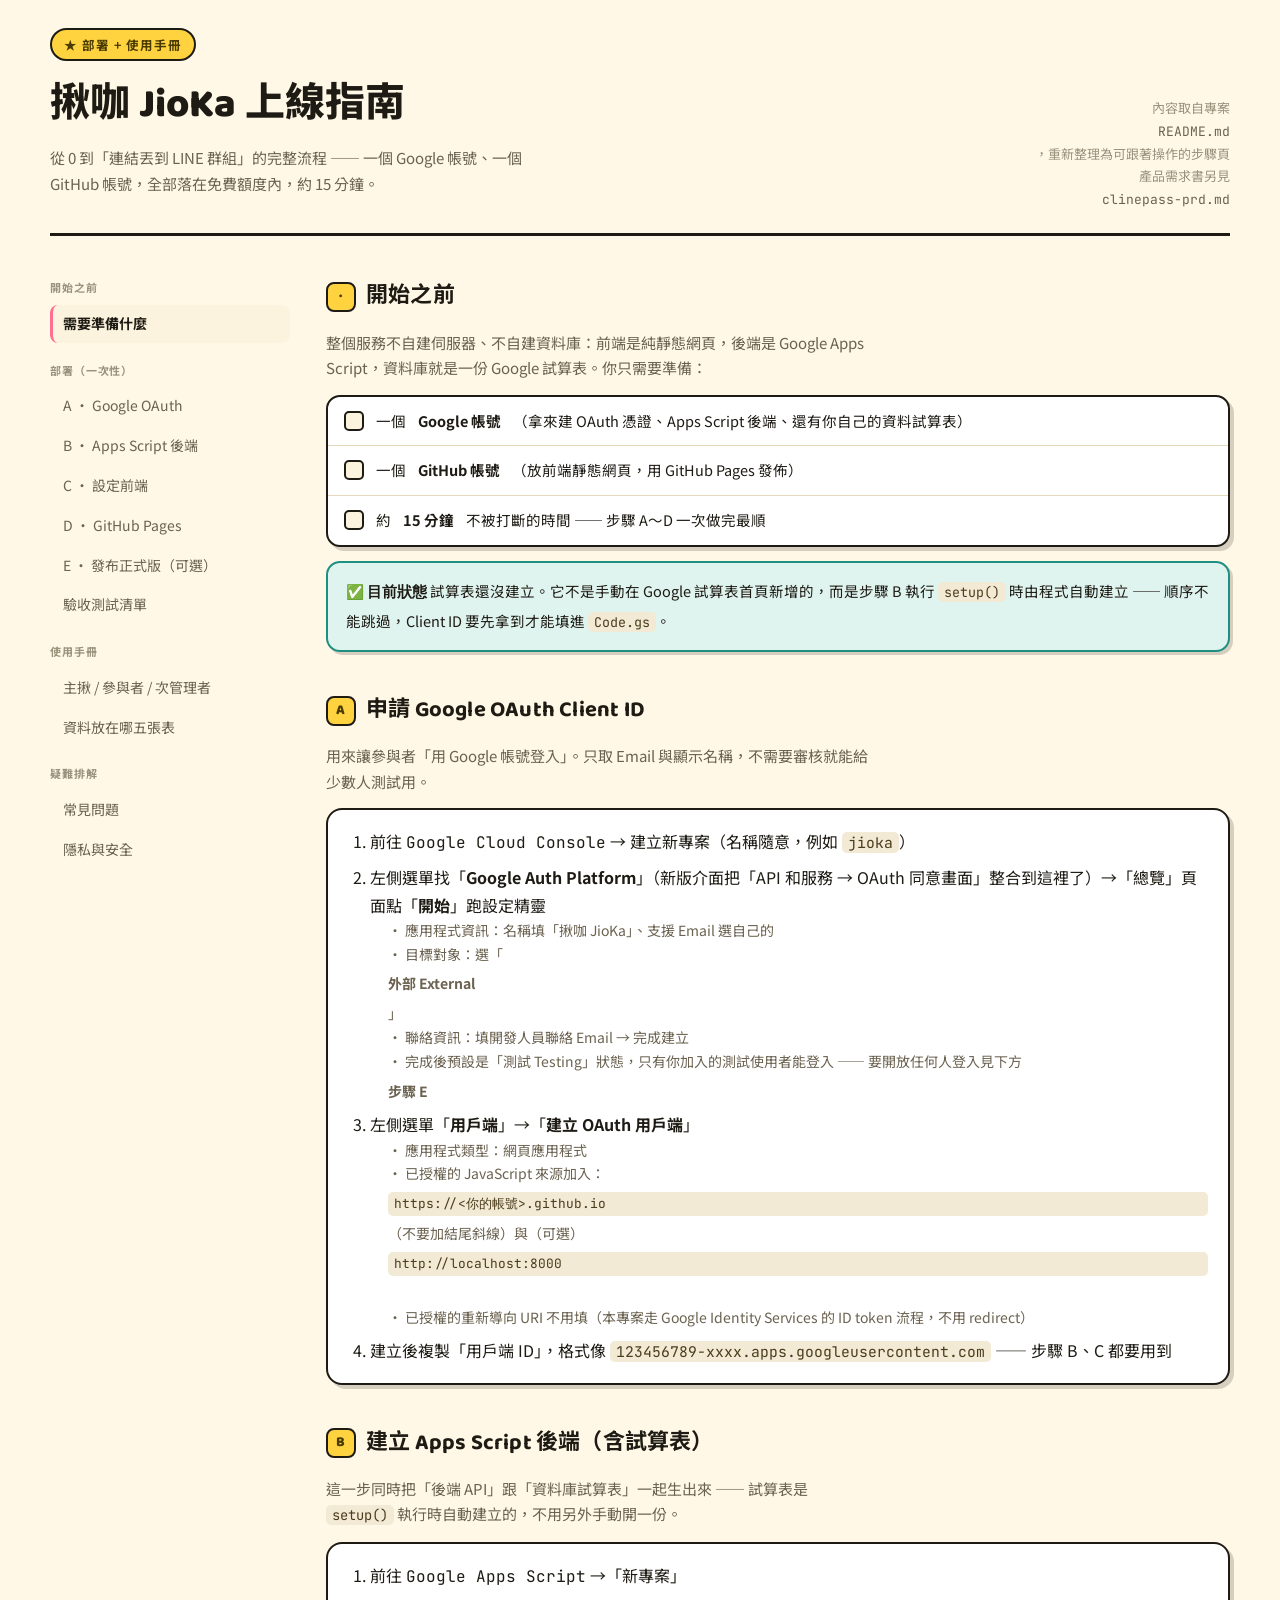
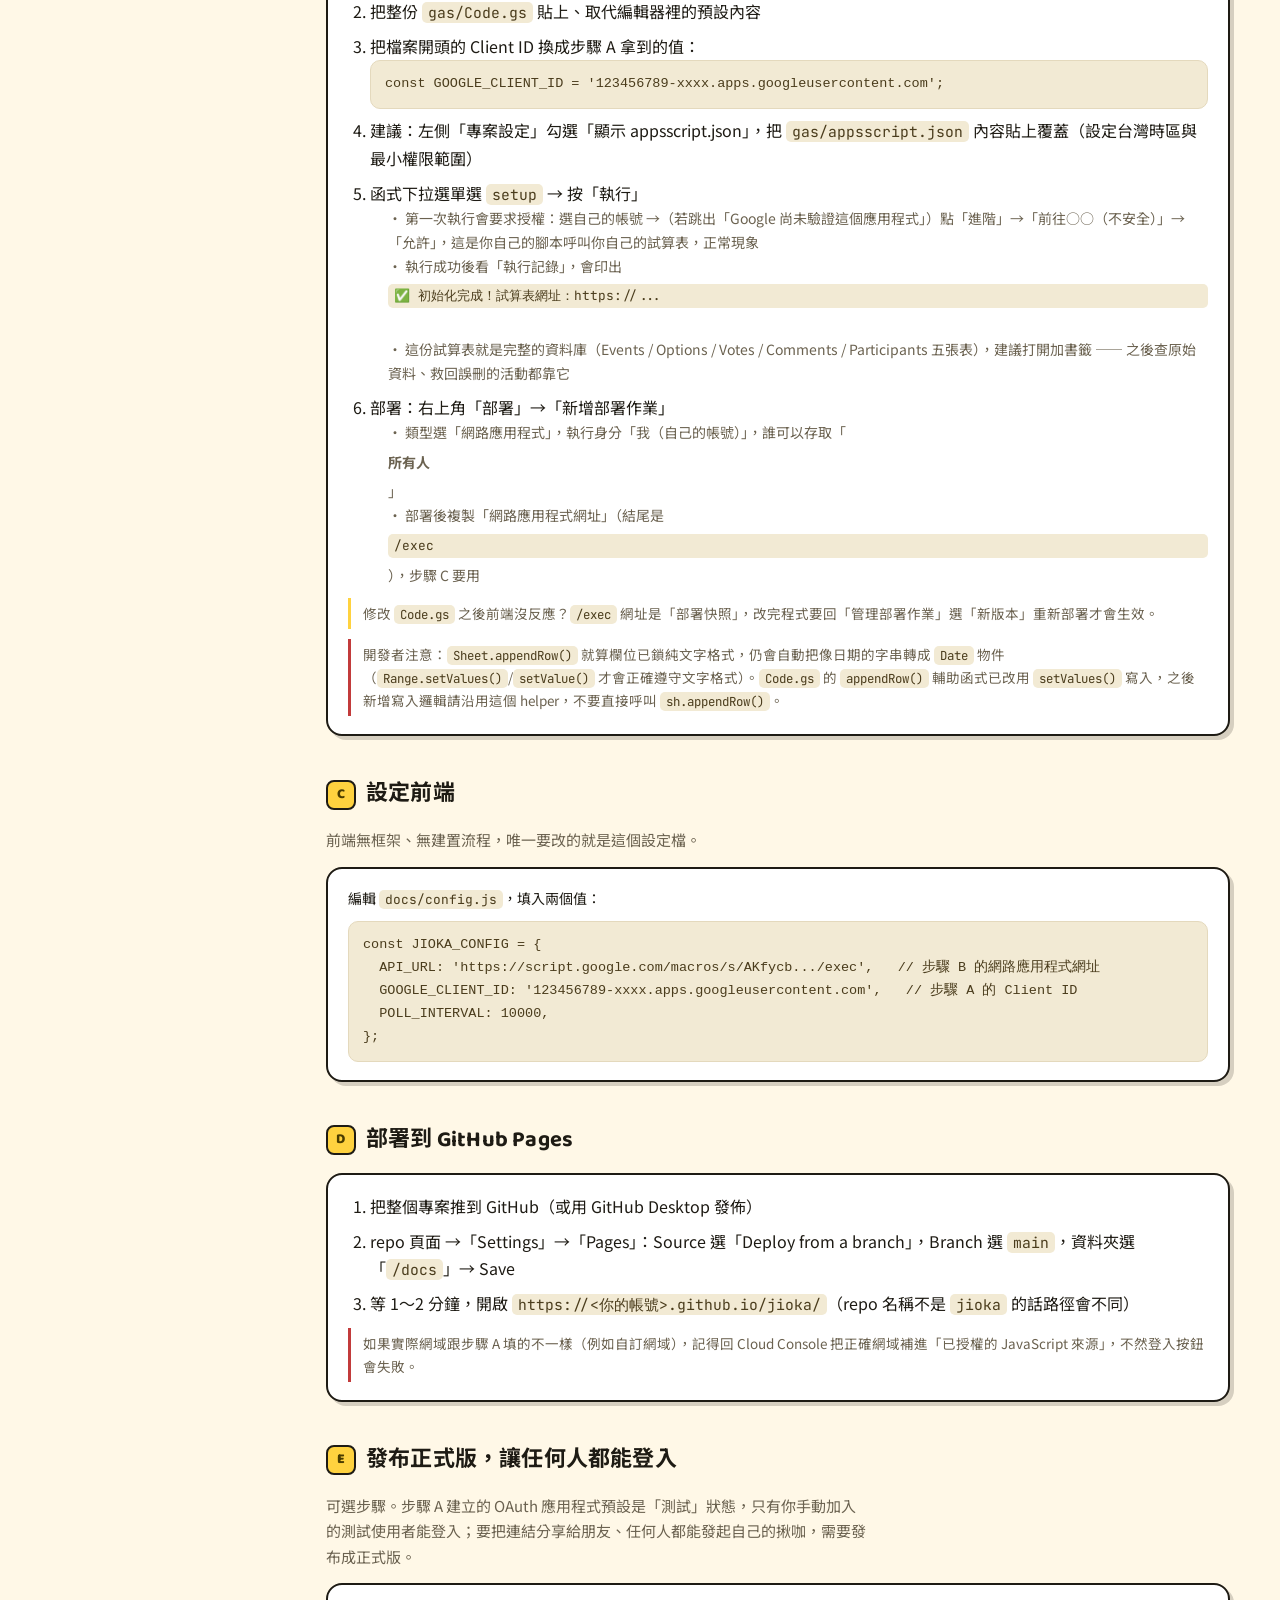
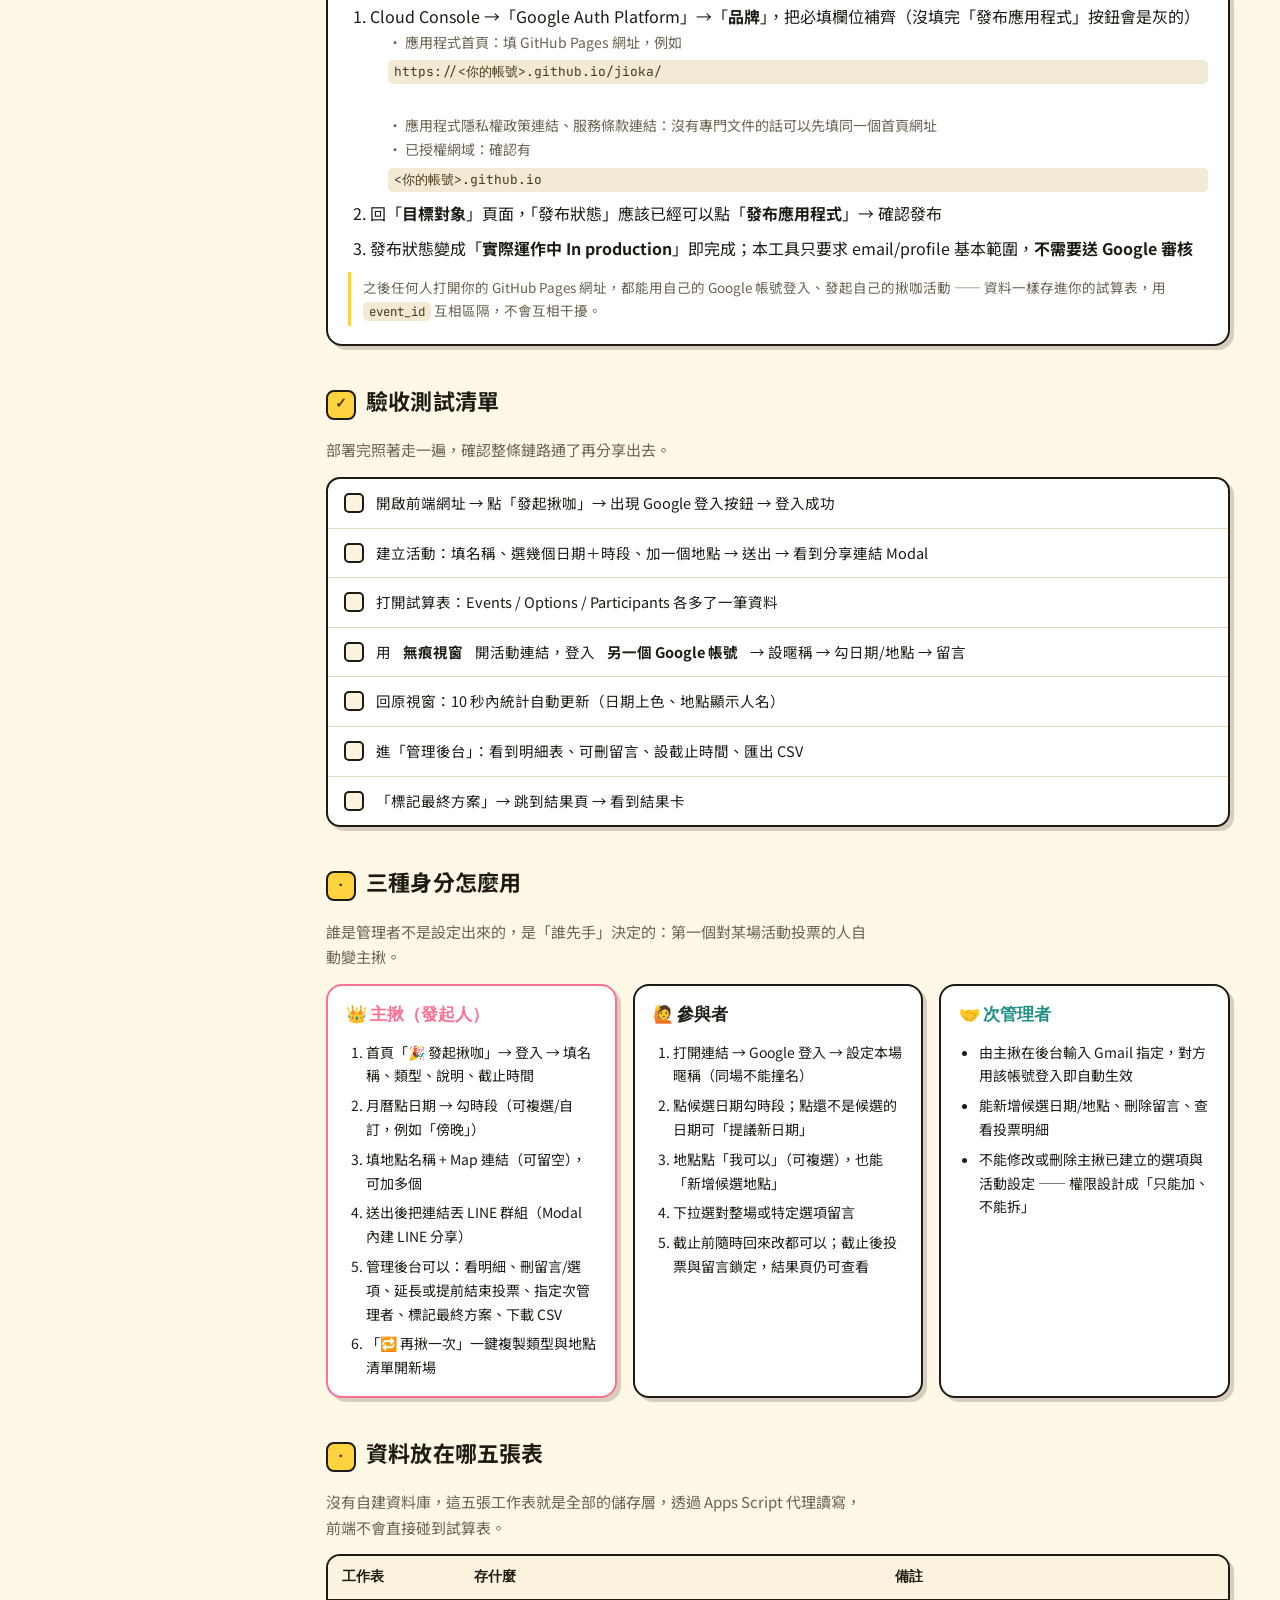
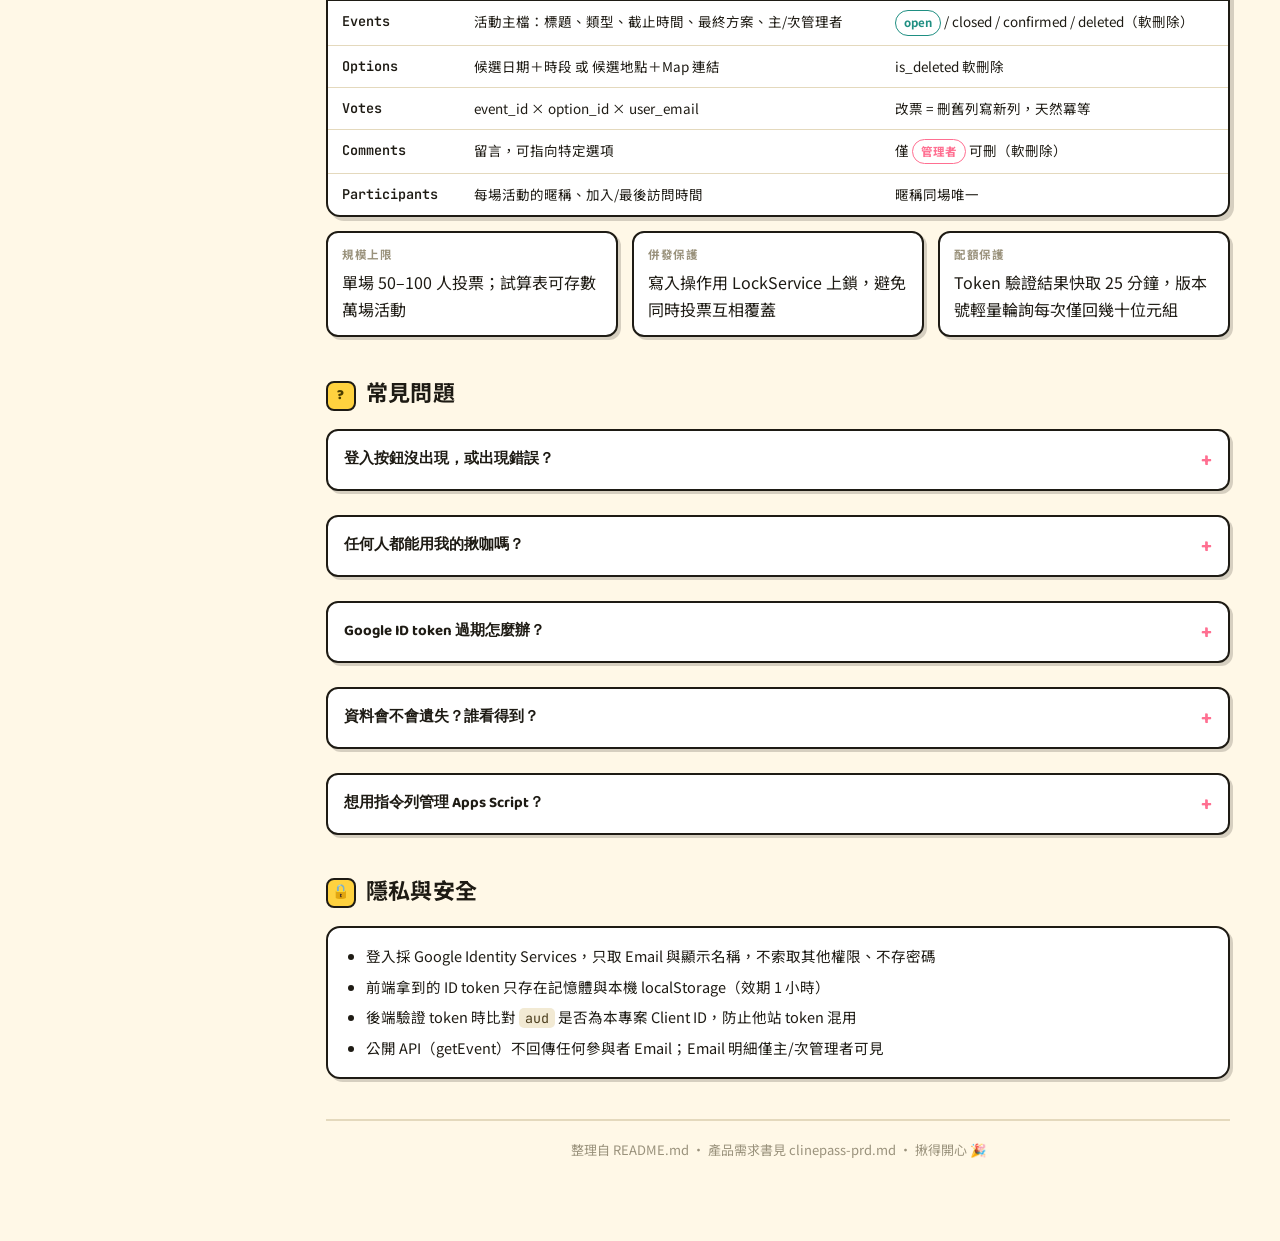
==== commit 186acf2c: "docs: 部署教學補上步驟 E（發布正式版），步驟 A 對齊新版 Console UI 今天實際走一遍部署流程發現： - Google Cloud Console 的 OAuth 設定已整合進「Go" ====
--- a/docs/guide.html
+++ b/docs/guide.html
@@ -347,6 +347,7 @@
     <a href="#step-b" data-nav>B · Apps Script 後端</a>
     <a href="#step-c" data-nav>C · 設定前端</a>
     <a href="#step-d" data-nav>D · GitHub Pages</a>
+    <a href="#step-e" data-nav>E · 發布正式版（可選）</a>
     <a href="#verify" data-nav>驗收測試清單</a>
     <span class="group-label">使用手冊</span>
     <a href="#roles" data-nav>主揪 / 參與者 / 次管理者</a>
@@ -377,17 +378,19 @@
       <div class="step">
         <ol>
           <li>前往 <span class="mono">Google Cloud Console</span> → 建立新專案（名稱隨意，例如 <code class="inline">jioka</code>）</li>
-          <li>左側選單「API 和服務」→「<strong>OAuth 同意畫面</strong>」
+          <li>左側選單找「<strong>Google Auth Platform</strong>」（新版介面把「API 和服務 → OAuth 同意畫面」整合到這裡了）→「總覽」頁面點「<strong>開始</strong>」跑設定精靈
             <div class="sub">
-              · 使用者類型選「External」→ 建立<br>
-              · 填應用程式名稱（例如「揪咖 JioKa」）、支援 Email、開發人員聯絡 Email<br>
-              · 其餘頁面直接「儲存並繼續」到底：不用加 scopes、不用送審。測試階段只有你加入的測試使用者能登入
+              · 應用程式資訊：名稱填「揪咖 JioKa」、支援 Email 選自己的<br>
+              · 目標對象：選「<strong>外部 External</strong>」<br>
+              · 聯絡資訊：填開發人員聯絡 Email → 完成建立<br>
+              · 完成後預設是「測試 Testing」狀態，只有你加入的測試使用者能登入 —— 要開放任何人登入見下方 <strong>步驟 E</strong>
             </div>
           </li>
-          <li>「憑證」→「建立憑證」→「<strong>OAuth 用戶端 ID</strong>」
+          <li>左側選單「<strong>用戶端</strong>」→「<strong>建立 OAuth 用戶端</strong>」
             <div class="sub">
               · 應用程式類型：網頁應用程式<br>
-              · 已授權的 JavaScript 來源加入：<code class="inline">https://&lt;你的帳號&gt;.github.io</code>（不要加結尾斜線）與（可選）<code class="inline">http://localhost:8000</code>
+              · 已授權的 JavaScript 來源加入：<code class="inline">https://&lt;你的帳號&gt;.github.io</code>（不要加結尾斜線）與（可選）<code class="inline">http://localhost:8000</code><br>
+              · 已授權的重新導向 URI 不用填（本專案走 Google Identity Services 的 ID token 流程，不用 redirect）
             </div>
           </li>
           <li>建立後複製「用戶端 ID」，格式像 <code class="inline">123456789-xxxx.apps.googleusercontent.com</code> —— 步驟 B、C 都要用到</li>
@@ -447,6 +450,25 @@
           <li>等 1～2 分鐘，開啟 <code class="inline">https://&lt;你的帳號&gt;.github.io/jioka/</code>（repo 名稱不是 <code class="inline">jioka</code> 的話路徑會不同）</li>
         </ol>
         <div class="field-note warn">如果實際網域跟步驟 A 填的不一樣（例如自訂網域），記得回 Cloud Console 把正確網域補進「已授權的 JavaScript 來源」，不然登入按鈕會失敗。</div>
+      </div>
+    </section>
+
+    <section id="step-e">
+      <h2><span class="num">E</span>發布正式版，讓任何人都能登入</h2>
+      <p class="lead">可選步驟。步驟 A 建立的 OAuth 應用程式預設是「測試」狀態，只有你手動加入的測試使用者能登入；要把連結分享給朋友、任何人都能發起自己的揪咖，需要發布成正式版。</p>
+      <div class="step">
+        <ol>
+          <li>Cloud Console →「Google Auth Platform」→「<strong>品牌</strong>」，把必填欄位補齊（沒填完「發布應用程式」按鈕會是灰的）
+            <div class="sub">
+              · 應用程式首頁：填 GitHub Pages 網址，例如 <code class="inline">https://&lt;你的帳號&gt;.github.io/jioka/</code><br>
+              · 應用程式隱私權政策連結、服務條款連結：沒有專門文件的話可以先填同一個首頁網址<br>
+              · 已授權網域：確認有 <code class="inline">&lt;你的帳號&gt;.github.io</code>
+            </div>
+          </li>
+          <li>回「<strong>目標對象</strong>」頁面，「發布狀態」應該已經可以點「<strong>發布應用程式</strong>」→ 確認發布</li>
+          <li>發布狀態變成「<strong>實際運作中 In production</strong>」即完成；本工具只要求 email/profile 基本範圍，<strong>不需要送 Google 審核</strong></li>
+        </ol>
+        <div class="field-note">之後任何人打開你的 GitHub Pages 網址，都能用自己的 Google 帳號登入、發起自己的揪咖活動 —— 資料一樣存進你的試算表，用 <code class="inline">event_id</code> 互相區隔，不會互相干擾。</div>
       </div>
     </section>
 
@@ -530,7 +552,7 @@
       </details>
       <details>
         <summary>任何人都能用我的揪咖嗎？</summary>
-        <p>OAuth 同意畫面若是「測試」狀態，只有你加入的測試使用者能登入。要開放所有人：Cloud Console →「目標對象」→「發布應用程式」（如果按鈕是灰的，先去「品牌」頁面把應用程式首頁/隱私權政策/服務條款連結等必填欄位補齊）。本工具只取 email/profile 基本範圍，通常無需人工審核，發布狀態顯示「實際運作中」即代表任何人都能登入使用。</p>
+        <p>OAuth 同意畫面若是「測試」狀態，只有你加入的測試使用者能登入；要開放給任何人，照 <a href="#step-e">步驟 E</a> 發布成正式版即可，通常無需人工審核。</p>
       </details>
       <details>
         <summary>Google ID token 過期怎麼辦？</summary>
